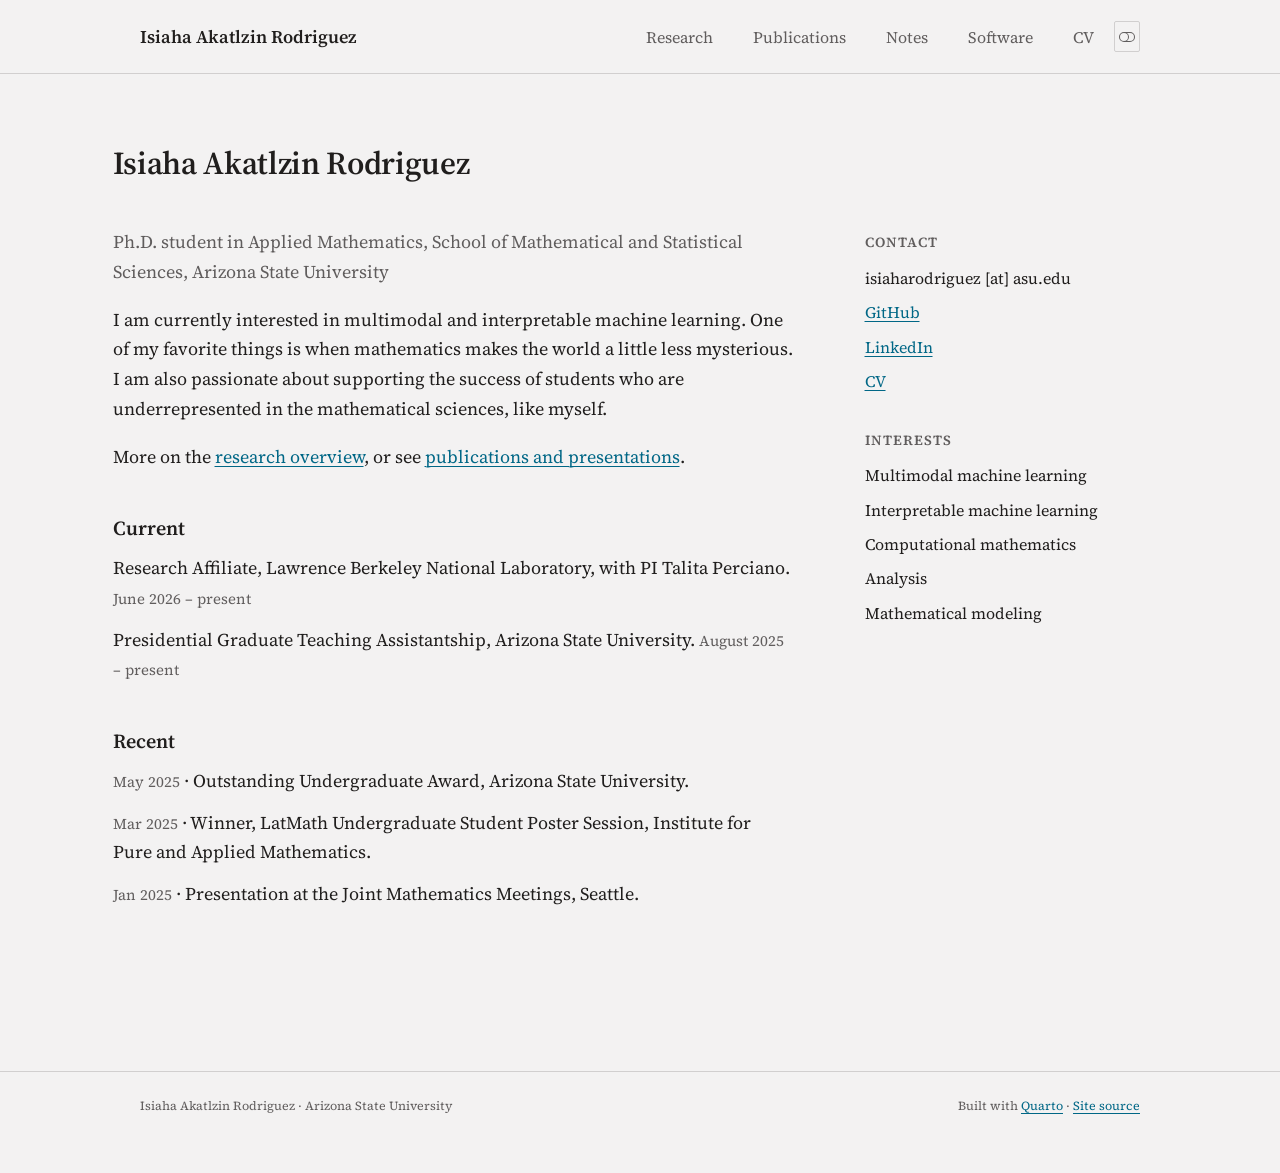
==== index.html @ 0d7684c4 "Built site for gh-pages" ====
<!DOCTYPE html>
<html xmlns="http://www.w3.org/1999/xhtml" lang="en" xml:lang="en"><head>

<meta charset="utf-8">
<meta name="generator" content="quarto-1.10.19">

<meta name="viewport" content="width=device-width, initial-scale=1.0, user-scalable=yes">

<meta name="description" content="Ph.D.&nbsp;student in Applied Mathematics at Arizona State University, working on multimodal and interpretable machine learning.">

<title>Isiaha Akatlzin Rodriguez</title>
<style>
/* Default styles provided by pandoc.
** See https://pandoc.org/MANUAL.html#variables-for-html for config info.
*/
span.smallcaps{font-variant: small-caps;}
div.columns{display: flex; gap: 1.5em;}
div.column{flex: auto;}
@media screen {
div.columns{gap: min(4vw, 1.5em);}
div.column{overflow-x: auto;}
}
div.hanging-indent{margin-left: 1.5em; text-indent: -1.5em;}
ul.task-list{list-style: none;}
ul.task-list li input[type="checkbox"] {
  width: 0.8em;
  margin: 0 0.8em 0.2em -1em; /* quarto-specific, see https://github.com/quarto-dev/quarto-cli/issues/4556 */ 
  vertical-align: middle;
}
</style>


<script src="site_libs/quarto-nav/quarto-nav.js"></script>
<script src="site_libs/quarto-nav/headroom.min.js"></script>
<script src="site_libs/clipboard/clipboard.min.js"></script>
<script src="site_libs/quarto-html/quarto.js" type="module"></script>
<script src="site_libs/quarto-html/tabsets/tabsets.js" type="module"></script>
<script src="site_libs/quarto-html/popper.min.js"></script>
<script src="site_libs/quarto-html/tippy.umd.min.js"></script>
<script src="site_libs/quarto-html/anchor.min.js"></script>
<link href="site_libs/quarto-html/tippy.css" rel="stylesheet">
<link href="site_libs/quarto-html/quarto-syntax-highlighting-d31fce9a2e73bc62f2b2c8b99c5bf0e0.css" rel="stylesheet" class="quarto-color-scheme" id="quarto-text-highlighting-styles">
<link href="site_libs/quarto-html/quarto-syntax-highlighting-dark-c412e947a01f67806fa223a330516e39.css" rel="stylesheet" class="quarto-color-scheme quarto-color-alternate" id="quarto-text-highlighting-styles">
<link href="site_libs/quarto-html/quarto-syntax-highlighting-d31fce9a2e73bc62f2b2c8b99c5bf0e0.css" rel="stylesheet" class="quarto-color-scheme-extra" id="quarto-text-highlighting-styles">
<script src="site_libs/bootstrap/bootstrap.min.js"></script>
<link href="site_libs/bootstrap/bootstrap-icons.css" rel="stylesheet">
<link href="site_libs/bootstrap/bootstrap-492582c9e5972318f5243fdf5ea19e92.min.css" rel="stylesheet" append-hash="true" class="quarto-color-scheme" id="quarto-bootstrap" data-mode="light">
<link href="site_libs/bootstrap/bootstrap-dark-a1711803690fd92e476e94af26e72ce8.min.css" rel="stylesheet" append-hash="true" class="quarto-color-scheme quarto-color-alternate" id="quarto-bootstrap" data-mode="dark">
<link href="site_libs/bootstrap/bootstrap-492582c9e5972318f5243fdf5ea19e92.min.css" rel="stylesheet" append-hash="true" class="quarto-color-scheme-extra" id="quarto-bootstrap" data-mode="light">
<script id="quarto-search-options" type="application/json">{
  "language": {
    "search-no-results-text": "No results",
    "search-matching-documents-text": "matching documents",
    "search-copy-link-title": "Copy link to search",
    "search-hide-matches-text": "Hide additional matches",
    "search-more-match-text": "more match in this document",
    "search-more-matches-text": "more matches in this document",
    "search-clear-button-title": "Clear",
    "search-text-placeholder": "",
    "search-detached-cancel-button-title": "Cancel",
    "search-submit-button-title": "Submit",
    "search-label": "Search"
  }
}</script>
<!--
  Site-wide MathJax configuration. Quarto places header includes before the
  MathJax <script>, so this object is read when MathJax loads.
  Add new macros here; they become available in every page and note.
-->
<script>
window.MathJax = {
  tex: {
    macros: {
      // Number systems
      R: "{\\mathbb{R}}",
      C: "{\\mathbb{C}}",
      N: "{\\mathbb{N}}",
      Z: "{\\mathbb{Z}}",
      Q: "{\\mathbb{Q}}",
      // Probability
      E: "{\\mathbb{E}}",
      Pp: "{\\mathbb{P}}",
      Var: "{\\operatorname{Var}}",
      Cov: "{\\operatorname{Cov}}",
      // Delimiters: \norm{x}, \abs{x}, \inner{x}{y}
      norm: ["{\\left\\lVert #1 \\right\\rVert}", 1],
      abs: ["{\\left\\lvert #1 \\right\\rvert}", 1],
      inner: ["{\\left\\langle #1, #2 \\right\\rangle}", 2],
      // Upright differential: \int f(x) \dd x
      dd: "{\\mathop{}\\!\\mathrm{d}}",
      // Operators
      argmin: "{\\operatorname*{arg\\,min}}",
      argmax: "{\\operatorname*{arg\\,max}}",
      tr: "{\\operatorname{tr}}"
    }
  },
  chtml: {
    scale: 1.0
  }
};
</script>


</head>

<body class="nav-fixed quarto-light"><script id="quarto-html-before-body" type="application/javascript">
    const toggleBodyColorMode = (bsSheetEl) => {
      const mode = bsSheetEl.getAttribute("data-mode");
      const bodyEl = window.document.querySelector("body");
      if (mode === "dark") {
        bodyEl.classList.add("quarto-dark");
        bodyEl.classList.remove("quarto-light");
      } else {
        bodyEl.classList.add("quarto-light");
        bodyEl.classList.remove("quarto-dark");
      }
    }
    const toggleBodyColorPrimary = () => {
      const bsSheetEl = window.document.querySelector("link#quarto-bootstrap:not([rel=disabled-stylesheet])");
      if (bsSheetEl) {
        toggleBodyColorMode(bsSheetEl);
      }
    }
    const setColorSchemeToggle = (alternate) => {
      const toggles = window.document.querySelectorAll('.quarto-color-scheme-toggle');
      for (let i=0; i < toggles.length; i++) {
        const toggle = toggles[i];
        if (toggle) {
          if (alternate) {
            toggle.classList.add("alternate");
          } else {
            toggle.classList.remove("alternate");
          }
        }
      }
    };
    const toggleColorMode = (alternate) => {
      // Switch the stylesheets
      const primaryStylesheets = window.document.querySelectorAll('link.quarto-color-scheme:not(.quarto-color-alternate)');
      const alternateStylesheets = window.document.querySelectorAll('link.quarto-color-scheme.quarto-color-alternate');
      manageTransitions('#quarto-margin-sidebar .nav-link', false);
      if (alternate) {
        // note: dark is layered on light, we don't disable primary!
        enableStylesheet(alternateStylesheets);
        for (const sheetNode of alternateStylesheets) {
          if (sheetNode.id === "quarto-bootstrap") {
            toggleBodyColorMode(sheetNode);
          }
        }
      } else {
        disableStylesheet(alternateStylesheets);
        enableStylesheet(primaryStylesheets)
        toggleBodyColorPrimary();
      }
      manageTransitions('#quarto-margin-sidebar .nav-link', true);
      // Switch the toggles
      setColorSchemeToggle(alternate)
      // Hack to workaround the fact that safari doesn't
      // properly recolor the scrollbar when toggling (#1455)
      if (navigator.userAgent.indexOf('Safari') > 0 && navigator.userAgent.indexOf('Chrome') == -1) {
        manageTransitions("body", false);
        window.scrollTo(0, 1);
        setTimeout(() => {
          window.scrollTo(0, 0);
          manageTransitions("body", true);
        }, 40);
      }
    }
    const disableStylesheet = (stylesheets) => {
      for (let i=0; i < stylesheets.length; i++) {
        const stylesheet = stylesheets[i];
        stylesheet.rel = 'disabled-stylesheet';
      }
    }
    const enableStylesheet = (stylesheets) => {
      for (let i=0; i < stylesheets.length; i++) {
        const stylesheet = stylesheets[i];
        if(stylesheet.rel !== 'stylesheet') { // for Chrome, which will still FOUC without this check
          stylesheet.rel = 'stylesheet';
        }
      }
    }
    const manageTransitions = (selector, allowTransitions) => {
      const els = window.document.querySelectorAll(selector);
      for (let i=0; i < els.length; i++) {
        const el = els[i];
        if (allowTransitions) {
          el.classList.remove('notransition');
        } else {
          el.classList.add('notransition');
        }
      }
    }
    const isFileUrl = () => {
      return window.location.protocol === 'file:';
    }
    const hasAlternateSentinel = () => {
      let styleSentinel = getColorSchemeSentinel();
      if (styleSentinel !== null) {
        return styleSentinel === "alternate";
      } else {
        return false;
      }
    }
    const setStyleSentinel = (alternate) => {
      const value = alternate ? "alternate" : "default";
      if (!isFileUrl()) {
        window.localStorage.setItem("quarto-color-scheme", value);
      } else {
        localAlternateSentinel = value;
      }
    }
    const getColorSchemeSentinel = () => {
      if (!isFileUrl()) {
        const storageValue = window.localStorage.getItem("quarto-color-scheme");
        return storageValue != null ? storageValue : localAlternateSentinel;
      } else {
        return localAlternateSentinel;
      }
    }
    const toggleGiscusIfUsed = (isAlternate, darkModeDefault) => {
      const baseTheme = document.querySelector('#giscus-base-theme')?.value ?? 'light';
      const alternateTheme = document.querySelector('#giscus-alt-theme')?.value ?? 'dark';
      let newTheme = '';
      if(authorPrefersDark) {
        newTheme = isAlternate ? baseTheme : alternateTheme;
      } else {
        newTheme = isAlternate ? alternateTheme : baseTheme;
      }
      const changeGiscusTheme = () => {
        // From: https://github.com/giscus/giscus/issues/336
        const sendMessage = (message) => {
          const iframe = document.querySelector('iframe.giscus-frame');
          if (!iframe) return;
          iframe.contentWindow.postMessage({ giscus: message }, 'https://giscus.app');
        }
        sendMessage({
          setConfig: {
            theme: newTheme
          }
        });
      }
      const isGiscussLoaded = window.document.querySelector('iframe.giscus-frame') !== null;
      if (isGiscussLoaded) {
        changeGiscusTheme();
      }
    };
    const authorPrefersDark = false;
    const queryPrefersDark = window.matchMedia('(prefers-color-scheme: dark)');
    const darkModeDefault = queryPrefersDark.matches;
      document.querySelector('link#quarto-text-highlighting-styles.quarto-color-scheme-extra').rel = 'disabled-stylesheet';
      document.querySelector('link#quarto-bootstrap.quarto-color-scheme-extra').rel = 'disabled-stylesheet';
    let localAlternateSentinel = darkModeDefault ? 'alternate' : 'default';
    // Dark / light mode switch
    window.quartoToggleColorScheme = () => {
      // Read the current dark / light value
      let toAlternate = !hasAlternateSentinel();
      toggleColorMode(toAlternate);
      setStyleSentinel(toAlternate);
      toggleGiscusIfUsed(toAlternate, darkModeDefault);
      window.dispatchEvent(new Event('resize'));
    };
    queryPrefersDark.addEventListener("change", e => {
      if(window.localStorage.getItem("quarto-color-scheme") !== null)
        return;
      const alternate = e.matches
      toggleColorMode(alternate);
      localAlternateSentinel = e.matches ? 'alternate' : 'default'; // this is used alongside local storage!
      toggleGiscusIfUsed(alternate, darkModeDefault);
    });
    // Switch to dark mode if need be
    if (hasAlternateSentinel()) {
      toggleColorMode(true);
    } else {
      toggleColorMode(false);
    }
  </script>

<div id="quarto-search-results"></div>
  <header id="quarto-header" class="headroom fixed-top">
    <nav class="navbar navbar-expand-md " data-bs-theme="dark">
      <div class="navbar-container container-fluid">
      <div class="navbar-brand-container mx-auto">
    <a class="navbar-brand" href="./index.html">
    <span class="navbar-title">Isiaha Akatlzin Rodriguez</span>
    </a>
  </div>
          <button class="navbar-toggler" type="button" data-bs-toggle="collapse" data-bs-target="#navbarCollapse" aria-controls="navbarCollapse" role="menu" aria-expanded="false" aria-label="Toggle navigation" onclick="if (window.quartoToggleHeadroom) { window.quartoToggleHeadroom(); }">
  <span class="navbar-toggler-icon"></span>
</button>
          <div class="collapse navbar-collapse" id="navbarCollapse">
            <ul class="navbar-nav navbar-nav-scroll ms-auto">
  <li class="nav-item">
    <a class="nav-link" href="./research.html"> 
<span class="menu-text">Research</span></a>
  </li>  
  <li class="nav-item">
    <a class="nav-link" href="./publications.html"> 
<span class="menu-text">Publications</span></a>
  </li>  
  <li class="nav-item">
    <a class="nav-link" href="./notes/index.html"> 
<span class="menu-text">Notes</span></a>
  </li>  
  <li class="nav-item">
    <a class="nav-link" href="./software.html"> 
<span class="menu-text">Software</span></a>
  </li>  
  <li class="nav-item">
    <a class="nav-link" href="./cv.html"> 
<span class="menu-text">CV</span></a>
  </li>  
</ul>
          </div> <!-- /navcollapse -->
            <div class="quarto-navbar-tools">
  <a href="" class="quarto-color-scheme-toggle quarto-navigation-tool  px-1" onclick="window.quartoToggleColorScheme(); return false;" title="Toggle dark mode"><i class="bi"></i></a>
</div>
      </div> <!-- /container-fluid -->
    </nav>
</header>
<!-- content -->
<div id="quarto-content" class="quarto-container page-columns page-rows-contents page-layout-full page-navbar">
<!-- sidebar -->
<!-- margin-sidebar -->
    
<!-- main -->
<main class="content column-page" id="quarto-document-content">

<a class="skip-link" href="#quarto-document-content">Skip to content</a>

<header id="title-block-header" class="quarto-title-block default">
<div class="quarto-title">
<h1 class="title">Isiaha Akatlzin Rodriguez</h1>
</div>

<div>
  <div class="description">
    Ph.D.&nbsp;student in Applied Mathematics at Arizona State University, working on multimodal and interpretable machine learning.
  </div>
</div>


<div class="quarto-title-meta column-page">

    
  
    
  </div>
  


</header>


<div class="home-grid">
<div class="home-main">
<p><span class="home-lead">Ph.D.&nbsp;student in Applied Mathematics, School of Mathematical and Statistical Sciences, Arizona State University</span></p>
<p>I am currently interested in multimodal and interpretable machine learning. One of my favorite things is when mathematics makes the world a little less mysterious. I am also passionate about supporting the success of students who are underrepresented in the mathematical sciences, like myself.</p>
<p>More on the <a href="./research.html">research overview</a>, or see <a href="./publications.html">publications and presentations</a>.</p>
<section id="current" class="level2">
<h2 class="anchored" data-anchor-id="current">Current</h2>
<div class="plain">
<ul>
<li>Research Affiliate, Lawrence Berkeley National Laboratory, with PI Talita Perciano. <span class="meta">June 2026 – present</span></li>
<li>Presidential Graduate Teaching Assistantship, Arizona State University. <span class="meta">August 2025 – present</span></li>
</ul>
</div>
</section>
<section id="recent" class="level2">
<h2 class="anchored" data-anchor-id="recent">Recent</h2>
<div class="plain">
<ul>
<li><span class="meta">May 2025</span> · Outstanding Undergraduate Award, Arizona State University.</li>
<li><span class="meta">Mar 2025</span> · Winner, LatMath Undergraduate Student Poster Session, Institute for Pure and Applied Mathematics.</li>
<li><span class="meta">Jan 2025</span> · Presentation at the Joint Mathematics Meetings, Seattle.</li>
</ul>
</div>
</section>
</div>
<div class="home-aside">
<section id="contact" class="level2" aria-label="Contact and profiles">
<h2 aria-label="Contact and profiles" class="anchored" data-anchor-id="contact">Contact</h2>
<ul>
<li>isiaharodriguez [at] asu.edu</li>
<li><a href="https://github.com/aka-hombre">GitHub</a></li>
<li><a href="https://www.linkedin.com/in/isiaha/">LinkedIn</a></li>
<li><a href="./cv.html">CV</a></li>
</ul>
</section>
<section id="interests" class="level2">
<h2 class="anchored" data-anchor-id="interests">Interests</h2>
<ul>
<li>Multimodal machine learning</li>
<li>Interpretable machine learning</li>
<li>Computational mathematics</li>
<li>Analysis</li>
<li>Mathematical modeling</li>
</ul>
</section>
</div>
</div>



</main> <!-- /main -->
<script id="quarto-html-after-body" type="application/javascript">
  window.document.addEventListener("DOMContentLoaded", function (event) {
    // Ensure there is a toggle, if there isn't float one in the top right
    if (window.document.querySelector('.quarto-color-scheme-toggle') === null) {
      const a = window.document.createElement('a');
      a.classList.add('top-right');
      a.classList.add('quarto-color-scheme-toggle');
      a.href = "";
      a.onclick = function() { try { window.quartoToggleColorScheme(); } catch {} return false; };
      const i = window.document.createElement("i");
      i.classList.add('bi');
      a.appendChild(i);
      window.document.body.appendChild(a);
    }
    setColorSchemeToggle(hasAlternateSentinel())
    const icon = "";
    const anchorJS = new window.AnchorJS();
    anchorJS.options = {
      placement: 'right',
      icon: icon
    };
    anchorJS.add('.anchored');
    const isCodeAnnotation = (el) => {
      for (const clz of el.classList) {
        if (clz.startsWith('code-annotation-')) {                     
          return true;
        }
      }
      return false;
    }
    const onCopySuccess = function(e) {
      // button target
      const button = e.trigger;
      // don't keep focus
      button.blur();
      // flash "checked"
      button.classList.add('code-copy-button-checked');
      var currentTitle = button.getAttribute("title");
      button.setAttribute("title", "Copied!");
      let tooltip;
      if (window.bootstrap) {
        button.setAttribute("data-bs-toggle", "tooltip");
        button.setAttribute("data-bs-placement", "left");
        button.setAttribute("data-bs-title", "Copied!");
        tooltip = new bootstrap.Tooltip(button, 
          { trigger: "manual", 
            customClass: "code-copy-button-tooltip",
            offset: [0, -8]});
        tooltip.show();    
      }
      setTimeout(function() {
        if (tooltip) {
          tooltip.hide();
          button.removeAttribute("data-bs-title");
          button.removeAttribute("data-bs-toggle");
          button.removeAttribute("data-bs-placement");
        }
        button.setAttribute("title", currentTitle);
        button.classList.remove('code-copy-button-checked');
      }, 1000);
      // clear code selection
      e.clearSelection();
    }
    const getTextToCopy = function(trigger) {
      const outerScaffold = trigger.parentElement.cloneNode(true);
      const codeEl = outerScaffold.querySelector('code');
      for (const childEl of codeEl.children) {
        if (isCodeAnnotation(childEl)) {
          childEl.remove();
        }
      }
      return codeEl.innerText;
    }
    const clipboard = new window.ClipboardJS('.code-copy-button:not([data-in-quarto-modal])', {
      text: getTextToCopy
    });
    clipboard.on('success', onCopySuccess);
    if (window.document.getElementById('quarto-embedded-source-code-modal')) {
      const clipboardModal = new window.ClipboardJS('.code-copy-button[data-in-quarto-modal]', {
        text: getTextToCopy,
        container: window.document.getElementById('quarto-embedded-source-code-modal')
      });
      clipboardModal.on('success', onCopySuccess);
    }
      var localhostRegex = new RegExp(/^(?:http|https):\/\/localhost\:?[0-9]*\//);
      var mailtoRegex = new RegExp(/^mailto:/);
        var filterRegex = new RegExp("https:\/\/aka-hombre\.github\.io");
      var isInternal = (href) => {
          return filterRegex.test(href) || localhostRegex.test(href) || mailtoRegex.test(href);
      }
      // Inspect non-navigation links and adorn them if external
     var links = window.document.querySelectorAll('a[href]:not(.nav-link):not(.navbar-brand):not(.toc-action):not(.sidebar-link):not(.sidebar-item-toggle):not(.pagination-link):not(.no-external):not([aria-hidden]):not(.dropdown-item):not(.quarto-navigation-tool):not(.about-link)');
      for (var i=0; i<links.length; i++) {
        const link = links[i];
        if (!isInternal(link.href)) {
          // undo the damage that might have been done by quarto-nav.js in the case of
          // links that we want to consider external
          if (link.dataset.originalHref !== undefined) {
            link.href = link.dataset.originalHref;
          }
        }
      }
    function tippyHover(el, contentFn, onTriggerFn, onUntriggerFn) {
      const config = {
        allowHTML: true,
        maxWidth: 500,
        delay: 100,
        arrow: false,
        appendTo: function(el) {
            return el.parentElement;
        },
        interactive: true,
        interactiveBorder: 10,
        theme: 'quarto',
        placement: 'bottom-start',
      };
      if (contentFn) {
        config.content = contentFn;
      }
      if (onTriggerFn) {
        config.onTrigger = onTriggerFn;
      }
      if (onUntriggerFn) {
        config.onUntrigger = onUntriggerFn;
      }
      window.tippy(el, config); 
    }
    const noterefs = window.document.querySelectorAll('a[role="doc-noteref"]');
    for (var i=0; i<noterefs.length; i++) {
      const ref = noterefs[i];
      tippyHover(ref, function() {
        // use id or data attribute instead here
        let href = ref.getAttribute('data-footnote-href') || ref.getAttribute('href');
        try { href = new URL(href).hash; } catch {}
        const id = href.replace(/^#\/?/, "");
        const note = window.document.getElementById(id);
        if (note) {
          return note.innerHTML;
        } else {
          return "";
        }
      });
    }
    const xrefs = window.document.querySelectorAll('a.quarto-xref');
    const processXRef = (id, note) => {
      // Strip column container classes
      const stripColumnClz = (el) => {
        el.classList.remove("page-full", "page-columns");
        if (el.children) {
          for (const child of el.children) {
            stripColumnClz(child);
          }
        }
      }
      stripColumnClz(note)
      if (id === null || id.startsWith('sec-')) {
        // Special case sections, only their first couple elements
        const container = document.createElement("div");
        if (note.children && note.children.length > 2) {
          container.appendChild(note.children[0].cloneNode(true));
          for (let i = 1; i < note.children.length; i++) {
            const child = note.children[i];
            if (child.tagName === "P" && child.innerText === "") {
              continue;
            } else {
              container.appendChild(child.cloneNode(true));
              break;
            }
          }
          if (window.Quarto?.typesetMath) {
            window.Quarto.typesetMath(container);
          }
          return container.innerHTML
        } else {
          if (window.Quarto?.typesetMath) {
            window.Quarto.typesetMath(note);
          }
          return note.innerHTML;
        }
      } else {
        // Remove any anchor links if they are present
        const anchorLink = note.querySelector('a.anchorjs-link');
        if (anchorLink) {
          anchorLink.remove();
        }
        if (window.Quarto?.typesetMath) {
          window.Quarto.typesetMath(note);
        }
        if (note.classList.contains("callout")) {
          return note.outerHTML;
        } else {
          return note.innerHTML;
        }
      }
    }
    for (var i=0; i<xrefs.length; i++) {
      const xref = xrefs[i];
      tippyHover(xref, undefined, function(instance) {
        instance.disable();
        let url = xref.getAttribute('href');
        let hash = undefined; 
        if (url.startsWith('#')) {
          hash = url;
        } else {
          try { hash = new URL(url).hash; } catch {}
        }
        if (hash) {
          const id = hash.replace(/^#\/?/, "");
          const note = window.document.getElementById(id);
          if (note !== null) {
            try {
              const html = processXRef(id, note.cloneNode(true));
              instance.setContent(html);
            } finally {
              instance.enable();
              instance.show();
            }
          } else {
            // See if we can fetch this
            fetch(url.split('#')[0])
            .then(res => res.text())
            .then(html => {
              const parser = new DOMParser();
              const htmlDoc = parser.parseFromString(html, "text/html");
              const note = htmlDoc.getElementById(id);
              if (note !== null) {
                const html = processXRef(id, note);
                instance.setContent(html);
              } 
            }).finally(() => {
              instance.enable();
              instance.show();
            });
          }
        } else {
          // See if we can fetch a full url (with no hash to target)
          // This is a special case and we should probably do some content thinning / targeting
          fetch(url)
          .then(res => res.text())
          .then(html => {
            const parser = new DOMParser();
            const htmlDoc = parser.parseFromString(html, "text/html");
            const note = htmlDoc.querySelector('main.content');
            if (note !== null) {
              // This should only happen for chapter cross references
              // (since there is no id in the URL)
              // remove the first header
              if (note.children.length > 0 && note.children[0].tagName === "HEADER") {
                note.children[0].remove();
              }
              const html = processXRef(null, note);
              instance.setContent(html);
            } 
          }).finally(() => {
            instance.enable();
            instance.show();
          });
        }
      }, function(instance) {
      });
    }
        let selectedAnnoteEl;
        const selectorForAnnotation = ( cell, annotation) => {
          let cellAttr = 'data-code-cell="' + cell + '"';
          let lineAttr = 'data-code-annotation="' +  annotation + '"';
          const selector = 'span[' + cellAttr + '][' + lineAttr + ']';
          return selector;
        }
        const selectCodeLines = (annoteEl) => {
          const doc = window.document;
          const targetCell = annoteEl.getAttribute("data-target-cell");
          const targetAnnotation = annoteEl.getAttribute("data-target-annotation");
          const annoteSpan = window.document.querySelector(selectorForAnnotation(targetCell, targetAnnotation));
          const lines = annoteSpan.getAttribute("data-code-lines").split(",");
          const lineIds = lines.map((line) => {
            return targetCell + "-" + line;
          })
          let top = null;
          let height = null;
          let parent = null;
          if (lineIds.length > 0) {
              //compute the position of the single el (top and bottom and make a div)
              const el = window.document.getElementById(lineIds[0]);
              top = el.offsetTop;
              height = el.offsetHeight;
              parent = el.parentElement.parentElement;
            if (lineIds.length > 1) {
              const lastEl = window.document.getElementById(lineIds[lineIds.length - 1]);
              const bottom = lastEl.offsetTop + lastEl.offsetHeight;
              height = bottom - top;
            }
            if (top !== null && height !== null && parent !== null) {
              // cook up a div (if necessary) and position it 
              let div = window.document.getElementById("code-annotation-line-highlight");
              if (div === null) {
                div = window.document.createElement("div");
                div.setAttribute("id", "code-annotation-line-highlight");
                div.style.position = 'absolute';
                parent.appendChild(div);
              }
              div.style.top = top - 2 + "px";
              div.style.height = height + 4 + "px";
              div.style.left = 0;
              let gutterDiv = window.document.getElementById("code-annotation-line-highlight-gutter");
              if (gutterDiv === null) {
                gutterDiv = window.document.createElement("div");
                gutterDiv.setAttribute("id", "code-annotation-line-highlight-gutter");
                gutterDiv.style.position = 'absolute';
                const codeCell = window.document.getElementById(targetCell);
                const gutter = codeCell.querySelector('.code-annotation-gutter');
                gutter.appendChild(gutterDiv);
              }
              gutterDiv.style.top = top - 2 + "px";
              gutterDiv.style.height = height + 4 + "px";
            }
            selectedAnnoteEl = annoteEl;
          }
        };
        const unselectCodeLines = () => {
          const elementsIds = ["code-annotation-line-highlight", "code-annotation-line-highlight-gutter"];
          elementsIds.forEach((elId) => {
            const div = window.document.getElementById(elId);
            if (div) {
              div.remove();
            }
          });
          selectedAnnoteEl = undefined;
        };
          // Handle positioning of the toggle
      window.addEventListener(
        "resize",
        throttle(() => {
          elRect = undefined;
          if (selectedAnnoteEl) {
            selectCodeLines(selectedAnnoteEl);
          }
        }, 10)
      );
      function throttle(fn, ms) {
      let throttle = false;
      let timer;
        return (...args) => {
          if(!throttle) { // first call gets through
              fn.apply(this, args);
              throttle = true;
          } else { // all the others get throttled
              if(timer) clearTimeout(timer); // cancel #2
              timer = setTimeout(() => {
                fn.apply(this, args);
                timer = throttle = false;
              }, ms);
          }
        };
      }
        // Attach click handler to the DT
        const annoteDls = window.document.querySelectorAll('dt[data-target-cell]');
        for (const annoteDlNode of annoteDls) {
          annoteDlNode.addEventListener('click', (event) => {
            const clickedEl = event.target;
            if (clickedEl !== selectedAnnoteEl) {
              unselectCodeLines();
              const activeEl = window.document.querySelector('dt[data-target-cell].code-annotation-active');
              if (activeEl) {
                activeEl.classList.remove('code-annotation-active');
              }
              selectCodeLines(clickedEl);
              clickedEl.classList.add('code-annotation-active');
            } else {
              // Unselect the line
              unselectCodeLines();
              clickedEl.classList.remove('code-annotation-active');
            }
          });
        }
    const findCites = (el) => {
      const parentEl = el.parentElement;
      if (parentEl) {
        const cites = parentEl.dataset.cites;
        if (cites) {
          return {
            el,
            cites: cites.split(' ')
          };
        } else {
          return findCites(el.parentElement)
        }
      } else {
        return undefined;
      }
    };
    var bibliorefs = window.document.querySelectorAll('a[role="doc-biblioref"]');
    for (var i=0; i<bibliorefs.length; i++) {
      const ref = bibliorefs[i];
      const citeInfo = findCites(ref);
      if (citeInfo) {
        tippyHover(citeInfo.el, function() {
          var popup = window.document.createElement('div');
          citeInfo.cites.forEach(function(cite) {
            var citeDiv = window.document.createElement('div');
            citeDiv.classList.add('hanging-indent');
            citeDiv.classList.add('csl-entry');
            var biblioDiv = window.document.getElementById('ref-' + cite);
            if (biblioDiv) {
              citeDiv.innerHTML = biblioDiv.innerHTML;
            }
            popup.appendChild(citeDiv);
          });
          return popup.innerHTML;
        });
      }
    }
  });
  </script>
</div> <!-- /content -->
<footer class="footer">
  <div class="nav-footer">
    <div class="nav-footer-left">
<p>Isiaha Akatlzin Rodriguez · Arizona State University</p>
</div>   
    <div class="nav-footer-center">
      &nbsp;
    </div>
    <div class="nav-footer-right">
<p>Built with <a href="https://quarto.org">Quarto</a> · <a href="https://github.com/aka-hombre/aka-hombre.github.io">Site source</a></p>
</div>
  </div>
</footer>
<script>(function(){var s=document.querySelector(".skip-link");if(s){document.body.insertBefore(s,document.body.firstChild);}})();</script>




</body></html>
---- site_libs/quarto-html/tippy.css ----
.tippy-box[data-animation=fade][data-state=hidden]{opacity:0}[data-tippy-root]{max-width:calc(100vw - 10px)}.tippy-box{position:relative;background-color:#333;color:#fff;border-radius:4px;font-size:14px;line-height:1.4;white-space:normal;outline:0;transition-property:transform,visibility,opacity}.tippy-box[data-placement^=top]>.tippy-arrow{bottom:0}.tippy-box[data-placement^=top]>.tippy-arrow:before{bottom:-7px;left:0;border-width:8px 8px 0;border-top-color:initial;transform-origin:center top}.tippy-box[data-placement^=bottom]>.tippy-arrow{top:0}.tippy-box[data-placement^=bottom]>.tippy-arrow:before{top:-7px;left:0;border-width:0 8px 8px;border-bottom-color:initial;transform-origin:center bottom}.tippy-box[data-placement^=left]>.tippy-arrow{right:0}.tippy-box[data-placement^=left]>.tippy-arrow:before{border-width:8px 0 8px 8px;border-left-color:initial;right:-7px;transform-origin:center left}.tippy-box[data-placement^=right]>.tippy-arrow{left:0}.tippy-box[data-placement^=right]>.tippy-arrow:before{left:-7px;border-width:8px 8px 8px 0;border-right-color:initial;transform-origin:center right}.tippy-box[data-inertia][data-state=visible]{transition-timing-function:cubic-bezier(.54,1.5,.38,1.11)}.tippy-arrow{width:16px;height:16px;color:#333}.tippy-arrow:before{content:"";position:absolute;border-color:transparent;border-style:solid}.tippy-content{position:relative;padding:5px 9px;z-index:1}
---- site_libs/quarto-html/quarto-syntax-highlighting-d31fce9a2e73bc62f2b2c8b99c5bf0e0.css ----
/* quarto syntax highlight colors */
:root {
  --quarto-hl-ot-color: #d91e18;
  --quarto-hl-at-color: #a55a00;
  --quarto-hl-ss-color: #008000;
  --quarto-hl-an-color: #696969;
  --quarto-hl-fu-color: #06287e;
  --quarto-hl-st-color: #008000;
  --quarto-hl-cf-color: #d91e18;
  --quarto-hl-op-color: #00769e;
  --quarto-hl-er-color: #7928a1;
  --quarto-hl-bn-color: #7928a1;
  --quarto-hl-al-color: #7928a1;
  --quarto-hl-va-color: #a55a00;
  --quarto-hl-bu-color: inherit;
  --quarto-hl-ex-color: inherit;
  --quarto-hl-pp-color: #7928a1;
  --quarto-hl-in-color: #696969;
  --quarto-hl-vs-color: #008000;
  --quarto-hl-wa-color: #696969;
  --quarto-hl-do-color: #696969;
  --quarto-hl-im-color: inherit;
  --quarto-hl-ch-color: #008000;
  --quarto-hl-dt-color: #7928a1;
  --quarto-hl-fl-color: #a55a00;
  --quarto-hl-co-color: #696969;
  --quarto-hl-cv-color: #696969;
  --quarto-hl-cn-color: #d91e18;
  --quarto-hl-sc-color: #00769e;
  --quarto-hl-dv-color: #7928a1;
  --quarto-hl-kw-color: #d91e18;
}

/* other quarto variables */
:root {
  --quarto-font-monospace: ui-monospace, SFMono-Regular, Menlo, Consolas, "Liberation Mono", monospace;
}

/* syntax highlight based on Pandoc's rules */
pre > code.sourceCode > span {
  color: #545454;
}

code.sourceCode > span {
  color: #545454;
}

div.sourceCode,
div.sourceCode pre.sourceCode {
  color: #545454;
}

/* Normal */
code span {
  color: #545454;
}

/* Alert */
code span.al {
  color: #7928a1;
  font-style: inherit;
}

/* Annotation */
code span.an {
  color: #696969;
  font-style: inherit;
}

/* Attribute */
code span.at {
  color: #a55a00;
  font-style: inherit;
}

/* BaseN */
code span.bn {
  color: #7928a1;
  font-style: inherit;
}

/* BuiltIn */
code span.bu {
  font-style: inherit;
}

/* ControlFlow */
code span.cf {
  color: #d91e18;
  font-style: inherit;
}

/* Char */
code span.ch {
  color: #008000;
  font-style: inherit;
}

/* Constant */
code span.cn {
  color: #d91e18;
  font-style: inherit;
}

/* Comment */
code span.co {
  color: #696969;
  font-style: inherit;
}

/* CommentVar */
code span.cv {
  color: #696969;
  font-style: italic;
}

/* Documentation */
code span.do {
  color: #696969;
  font-style: italic;
}

/* DataType */
code span.dt {
  color: #7928a1;
  font-style: inherit;
}

/* DecVal */
code span.dv {
  color: #7928a1;
  font-style: inherit;
}

/* Error */
code span.er {
  color: #7928a1;
  font-style: inherit;
}

/* Extension */
code span.ex {
  font-style: inherit;
}

/* Float */
code span.fl {
  color: #a55a00;
  font-style: inherit;
}

/* Function */
code span.fu {
  color: #06287e;
  font-style: inherit;
}

/* Import */
code span.im {
  font-style: inherit;
}

/* Information */
code span.in {
  color: #696969;
  font-style: inherit;
}

/* Keyword */
code span.kw {
  color: #d91e18;
  font-style: inherit;
}

/* Operator */
code span.op {
  color: #00769e;
  font-style: inherit;
}

/* Other */
code span.ot {
  color: #d91e18;
  font-style: inherit;
}

/* Preprocessor */
code span.pp {
  color: #7928a1;
  font-style: inherit;
}

/* SpecialChar */
code span.sc {
  color: #00769e;
  font-style: inherit;
}

/* SpecialString */
code span.ss {
  color: #008000;
  font-style: inherit;
}

/* String */
code span.st {
  color: #008000;
  font-style: inherit;
}

/* Variable */
code span.va {
  color: #a55a00;
  font-style: inherit;
}

/* VerbatimString */
code span.vs {
  color: #008000;
  font-style: inherit;
}

/* Warning */
code span.wa {
  color: #696969;
  font-style: italic;
}

.prevent-inlining {
  content: "</";
}

/*# sourceMappingURL=41f64f7a2c73fa15f3b3f2b79b71db06.css.map */
---- site_libs/quarto-html/quarto-syntax-highlighting-dark-c412e947a01f67806fa223a330516e39.css ----
/* quarto syntax highlight colors */
:root {
  --quarto-hl-ot-color: #ffa07a;
  --quarto-hl-at-color: #ffd700;
  --quarto-hl-ss-color: #abe338;
  --quarto-hl-an-color: #d4d0ab;
  --quarto-hl-fu-color: #ffd700;
  --quarto-hl-st-color: #abe338;
  --quarto-hl-cf-color: #ffa07a;
  --quarto-hl-op-color: #00e0e0;
  --quarto-hl-er-color: #dcc6e0;
  --quarto-hl-bn-color: #dcc6e0;
  --quarto-hl-al-color: #dcc6e0;
  --quarto-hl-va-color: #f5ab35;
  --quarto-hl-bu-color: #f5ab35;
  --quarto-hl-ex-color: #ffd700;
  --quarto-hl-pp-color: #dcc6e0;
  --quarto-hl-in-color: #d4d0ab;
  --quarto-hl-vs-color: #abe338;
  --quarto-hl-wa-color: #d4d0ab;
  --quarto-hl-do-color: #d4d0ab;
  --quarto-hl-ch-color: #abe338;
  --quarto-hl-dt-color: #dcc6e0;
  --quarto-hl-fl-color: #f5ab35;
  --quarto-hl-co-color: #d4d0ab;
  --quarto-hl-cv-color: #d4d0ab;
  --quarto-hl-cn-color: #ffa07a;
  --quarto-hl-sc-color: #00e0e0;
  --quarto-hl-dv-color: #dcc6e0;
  --quarto-hl-kw-color: #ffa07a;
}

/* other quarto variables */
:root {
  --quarto-font-monospace: ui-monospace, SFMono-Regular, Menlo, Consolas, "Liberation Mono", monospace;
}

/* syntax highlight based on Pandoc's rules */
pre > code.sourceCode > span {
  color: #f8f8f2;
}

code.sourceCode > span {
  color: #f8f8f2;
}

div.sourceCode,
div.sourceCode pre.sourceCode {
  color: #f8f8f2;
}

/* Normal */
code span {
  color: #f8f8f2;
}

/* Alert */
code span.al {
  color: #dcc6e0;
  font-style: inherit;
}

/* Annotation */
code span.an {
  color: #d4d0ab;
  font-style: inherit;
}

/* Attribute */
code span.at {
  color: #ffd700;
  font-style: inherit;
}

/* BaseN */
code span.bn {
  color: #dcc6e0;
  font-style: inherit;
}

/* BuiltIn */
code span.bu {
  color: #f5ab35;
  font-style: inherit;
}

/* ControlFlow */
code span.cf {
  color: #ffa07a;
  font-style: inherit;
}

/* Char */
code span.ch {
  color: #abe338;
  font-style: inherit;
}

/* Constant */
code span.cn {
  color: #ffa07a;
  font-style: inherit;
}

/* Comment */
code span.co {
  color: #d4d0ab;
  font-style: inherit;
}

/* CommentVar */
code span.cv {
  color: #d4d0ab;
  font-style: italic;
}

/* Documentation */
code span.do {
  color: #d4d0ab;
  font-style: italic;
}

/* DataType */
code span.dt {
  color: #dcc6e0;
  font-style: inherit;
}

/* DecVal */
code span.dv {
  color: #dcc6e0;
  font-style: inherit;
}

/* Error */
code span.er {
  color: #dcc6e0;
  font-style: inherit;
}

/* Extension */
code span.ex {
  color: #ffd700;
  font-style: inherit;
}

/* Float */
code span.fl {
  color: #f5ab35;
  font-style: inherit;
}

/* Function */
code span.fu {
  color: #ffd700;
  font-style: inherit;
}

/* Import */
code span.im {
  font-style: inherit;
}

/* Information */
code span.in {
  color: #d4d0ab;
  font-style: inherit;
}

/* Keyword */
code span.kw {
  color: #ffa07a;
  font-style: inherit;
}

/* Operator */
code span.op {
  color: #00e0e0;
  font-style: inherit;
}

/* Other */
code span.ot {
  color: #ffa07a;
  font-style: inherit;
}

/* Preprocessor */
code span.pp {
  color: #dcc6e0;
  font-style: inherit;
}

/* SpecialChar */
code span.sc {
  color: #00e0e0;
  font-style: inherit;
}

/* SpecialString */
code span.ss {
  color: #abe338;
  font-style: inherit;
}

/* String */
code span.st {
  color: #abe338;
  font-style: inherit;
}

/* Variable */
code span.va {
  color: #f5ab35;
  font-style: inherit;
}

/* VerbatimString */
code span.vs {
  color: #abe338;
  font-style: inherit;
}

/* Warning */
code span.wa {
  color: #d4d0ab;
  font-style: italic;
}

.prevent-inlining {
  content: "</";
}

/*# sourceMappingURL=50461b43d5e276c35f82db5eec7efa1f.css.map */
---- site_libs/quarto-html/quarto-syntax-highlighting-d31fce9a2e73bc62f2b2c8b99c5bf0e0.css ----
/* quarto syntax highlight colors */
:root {
  --quarto-hl-ot-color: #d91e18;
  --quarto-hl-at-color: #a55a00;
  --quarto-hl-ss-color: #008000;
  --quarto-hl-an-color: #696969;
  --quarto-hl-fu-color: #06287e;
  --quarto-hl-st-color: #008000;
  --quarto-hl-cf-color: #d91e18;
  --quarto-hl-op-color: #00769e;
  --quarto-hl-er-color: #7928a1;
  --quarto-hl-bn-color: #7928a1;
  --quarto-hl-al-color: #7928a1;
  --quarto-hl-va-color: #a55a00;
  --quarto-hl-bu-color: inherit;
  --quarto-hl-ex-color: inherit;
  --quarto-hl-pp-color: #7928a1;
  --quarto-hl-in-color: #696969;
  --quarto-hl-vs-color: #008000;
  --quarto-hl-wa-color: #696969;
  --quarto-hl-do-color: #696969;
  --quarto-hl-im-color: inherit;
  --quarto-hl-ch-color: #008000;
  --quarto-hl-dt-color: #7928a1;
  --quarto-hl-fl-color: #a55a00;
  --quarto-hl-co-color: #696969;
  --quarto-hl-cv-color: #696969;
  --quarto-hl-cn-color: #d91e18;
  --quarto-hl-sc-color: #00769e;
  --quarto-hl-dv-color: #7928a1;
  --quarto-hl-kw-color: #d91e18;
}

/* other quarto variables */
:root {
  --quarto-font-monospace: ui-monospace, SFMono-Regular, Menlo, Consolas, "Liberation Mono", monospace;
}

/* syntax highlight based on Pandoc's rules */
pre > code.sourceCode > span {
  color: #545454;
}

code.sourceCode > span {
  color: #545454;
}

div.sourceCode,
div.sourceCode pre.sourceCode {
  color: #545454;
}

/* Normal */
code span {
  color: #545454;
}

/* Alert */
code span.al {
  color: #7928a1;
  font-style: inherit;
}

/* Annotation */
code span.an {
  color: #696969;
  font-style: inherit;
}

/* Attribute */
code span.at {
  color: #a55a00;
  font-style: inherit;
}

/* BaseN */
code span.bn {
  color: #7928a1;
  font-style: inherit;
}

/* BuiltIn */
code span.bu {
  font-style: inherit;
}

/* ControlFlow */
code span.cf {
  color: #d91e18;
  font-style: inherit;
}

/* Char */
code span.ch {
  color: #008000;
  font-style: inherit;
}

/* Constant */
code span.cn {
  color: #d91e18;
  font-style: inherit;
}

/* Comment */
code span.co {
  color: #696969;
  font-style: inherit;
}

/* CommentVar */
code span.cv {
  color: #696969;
  font-style: italic;
}

/* Documentation */
code span.do {
  color: #696969;
  font-style: italic;
}

/* DataType */
code span.dt {
  color: #7928a1;
  font-style: inherit;
}

/* DecVal */
code span.dv {
  color: #7928a1;
  font-style: inherit;
}

/* Error */
code span.er {
  color: #7928a1;
  font-style: inherit;
}

/* Extension */
code span.ex {
  font-style: inherit;
}

/* Float */
code span.fl {
  color: #a55a00;
  font-style: inherit;
}

/* Function */
code span.fu {
  color: #06287e;
  font-style: inherit;
}

/* Import */
code span.im {
  font-style: inherit;
}

/* Information */
code span.in {
  color: #696969;
  font-style: inherit;
}

/* Keyword */
code span.kw {
  color: #d91e18;
  font-style: inherit;
}

/* Operator */
code span.op {
  color: #00769e;
  font-style: inherit;
}

/* Other */
code span.ot {
  color: #d91e18;
  font-style: inherit;
}

/* Preprocessor */
code span.pp {
  color: #7928a1;
  font-style: inherit;
}

/* SpecialChar */
code span.sc {
  color: #00769e;
  font-style: inherit;
}

/* SpecialString */
code span.ss {
  color: #008000;
  font-style: inherit;
}

/* String */
code span.st {
  color: #008000;
  font-style: inherit;
}

/* Variable */
code span.va {
  color: #a55a00;
  font-style: inherit;
}

/* VerbatimString */
code span.vs {
  color: #008000;
  font-style: inherit;
}

/* Warning */
code span.wa {
  color: #696969;
  font-style: italic;
}

.prevent-inlining {
  content: "</";
}

/*# sourceMappingURL=41f64f7a2c73fa15f3b3f2b79b71db06.css.map */
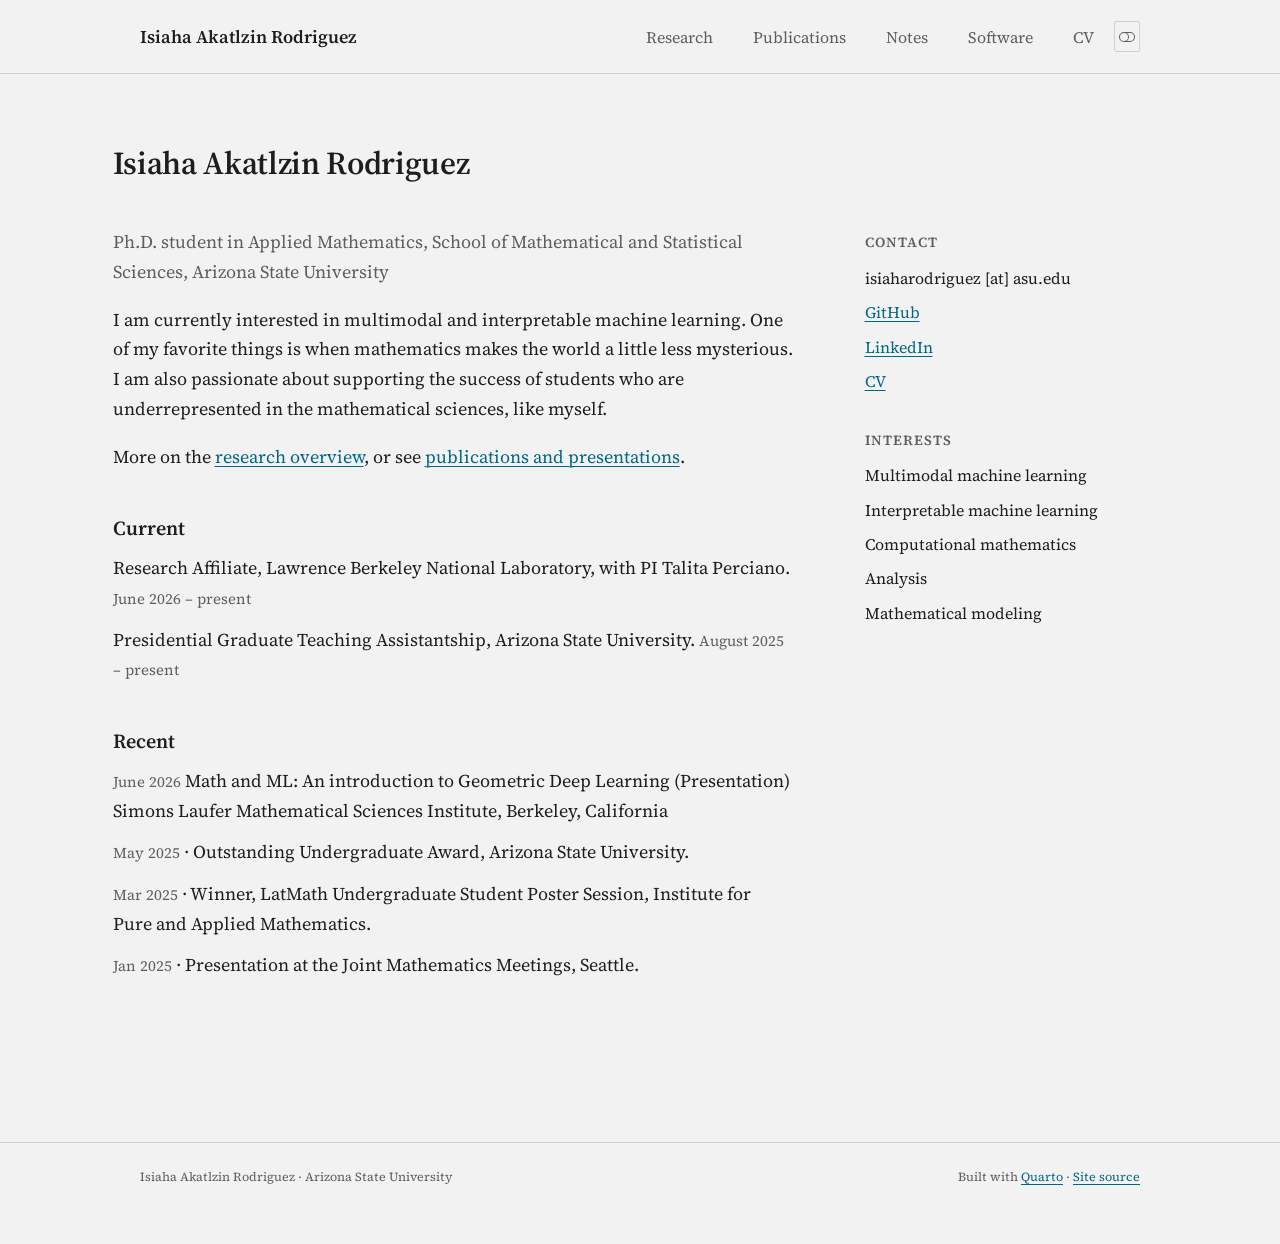
==== commit 7e9bc0f9: "Built site for gh-pages" ====
--- a/index.html
+++ b/index.html
@@ -44,9 +44,9 @@
 <link href="site_libs/quarto-html/quarto-syntax-highlighting-d31fce9a2e73bc62f2b2c8b99c5bf0e0.css" rel="stylesheet" class="quarto-color-scheme-extra" id="quarto-text-highlighting-styles">
 <script src="site_libs/bootstrap/bootstrap.min.js"></script>
 <link href="site_libs/bootstrap/bootstrap-icons.css" rel="stylesheet">
-<link href="site_libs/bootstrap/bootstrap-492582c9e5972318f5243fdf5ea19e92.min.css" rel="stylesheet" append-hash="true" class="quarto-color-scheme" id="quarto-bootstrap" data-mode="light">
-<link href="site_libs/bootstrap/bootstrap-dark-a1711803690fd92e476e94af26e72ce8.min.css" rel="stylesheet" append-hash="true" class="quarto-color-scheme quarto-color-alternate" id="quarto-bootstrap" data-mode="dark">
-<link href="site_libs/bootstrap/bootstrap-492582c9e5972318f5243fdf5ea19e92.min.css" rel="stylesheet" append-hash="true" class="quarto-color-scheme-extra" id="quarto-bootstrap" data-mode="light">
+<link href="site_libs/bootstrap/bootstrap-8d3b4cac89a68174968abe7f7c86dd43.min.css" rel="stylesheet" append-hash="true" class="quarto-color-scheme" id="quarto-bootstrap" data-mode="light">
+<link href="site_libs/bootstrap/bootstrap-dark-20ae3c830be7467e18c3c3482b03c9b8.min.css" rel="stylesheet" append-hash="true" class="quarto-color-scheme quarto-color-alternate" id="quarto-bootstrap" data-mode="dark">
+<link href="site_libs/bootstrap/bootstrap-8d3b4cac89a68174968abe7f7c86dd43.min.css" rel="stylesheet" append-hash="true" class="quarto-color-scheme-extra" id="quarto-bootstrap" data-mode="light">
 <script id="quarto-search-options" type="application/json">{
   "language": {
     "search-no-results-text": "No results",
@@ -370,6 +370,8 @@
 <h2 class="anchored" data-anchor-id="recent">Recent</h2>
 <div class="plain">
 <ul>
+<li></li>
+<li><span class="meta">June 2026</span> Math and ML: An introduction to Geometric Deep Learning (Presentation) Simons Laufer Mathematical Sciences Institute, Berkeley, California</li>
 <li><span class="meta">May 2025</span> · Outstanding Undergraduate Award, Arizona State University.</li>
 <li><span class="meta">Mar 2025</span> · Winner, LatMath Undergraduate Student Poster Session, Institute for Pure and Applied Mathematics.</li>
 <li><span class="meta">Jan 2025</span> · Presentation at the Joint Mathematics Meetings, Seattle.</li>
